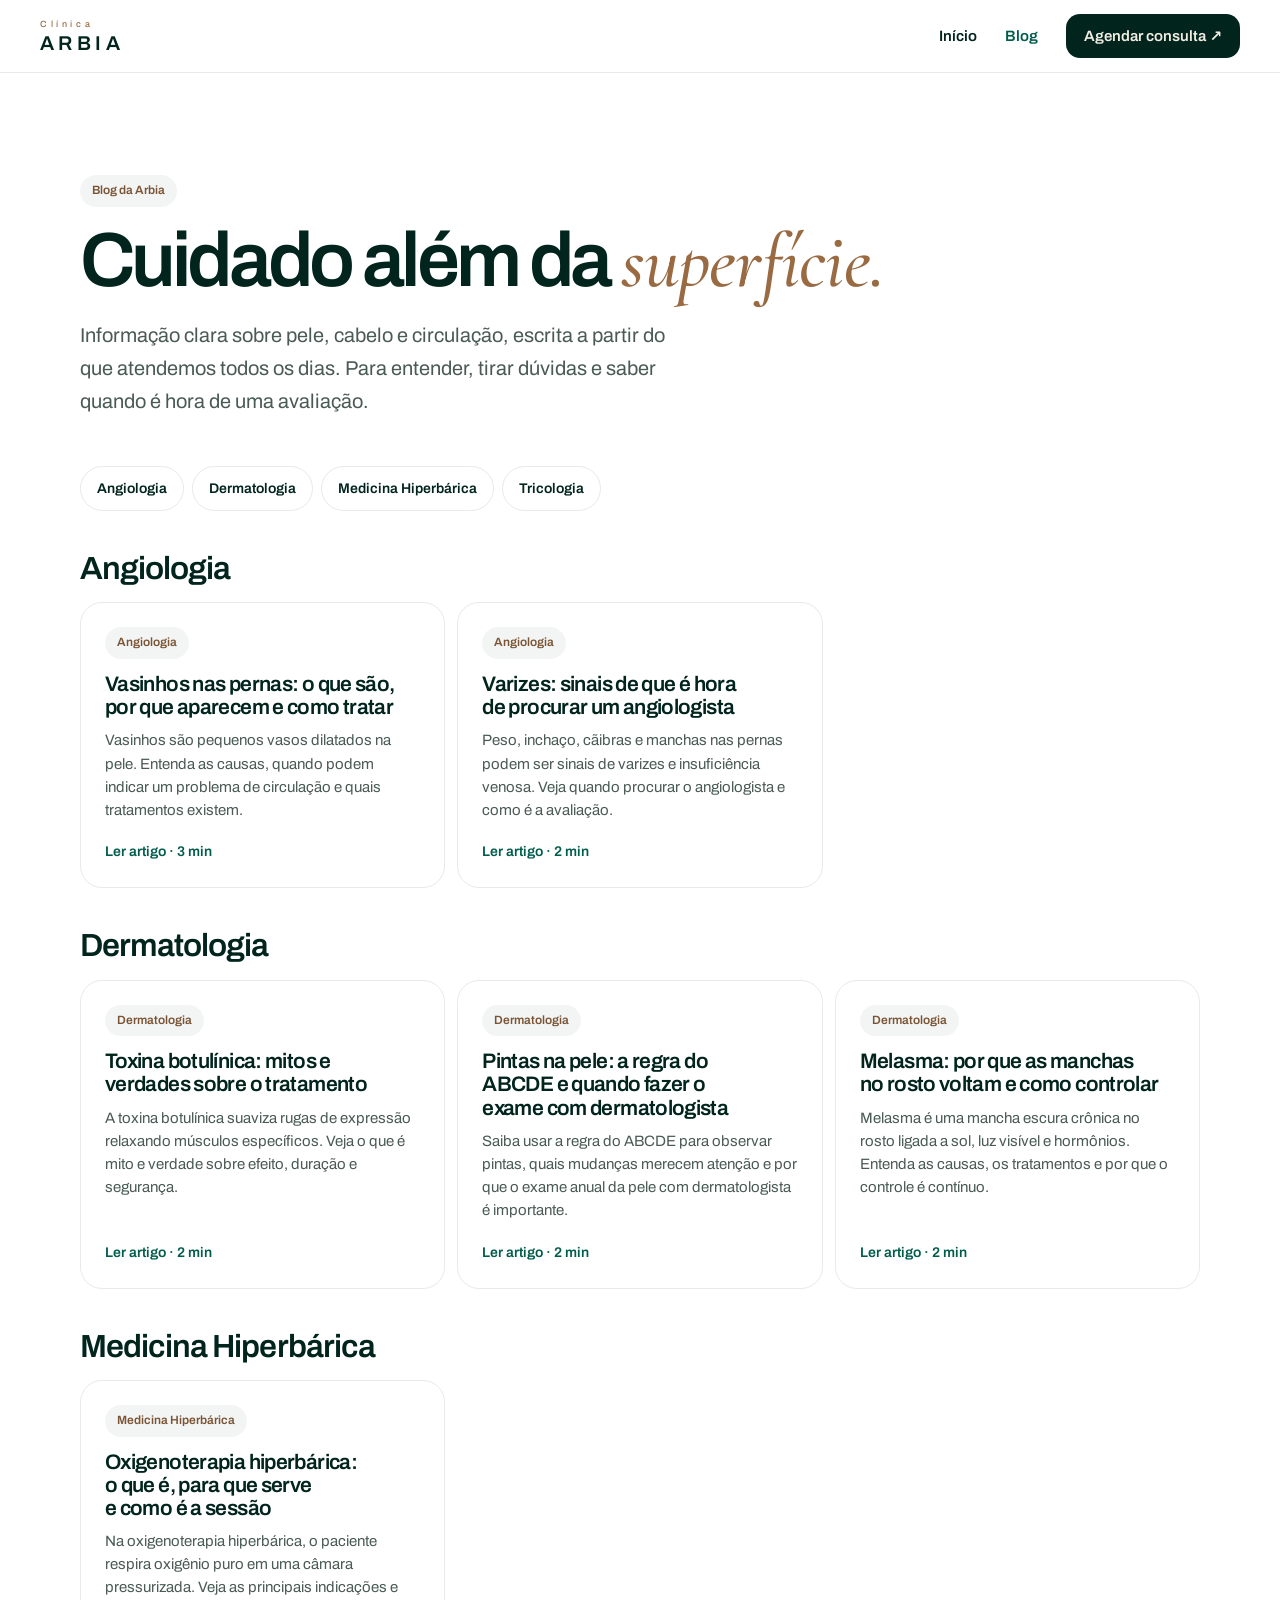
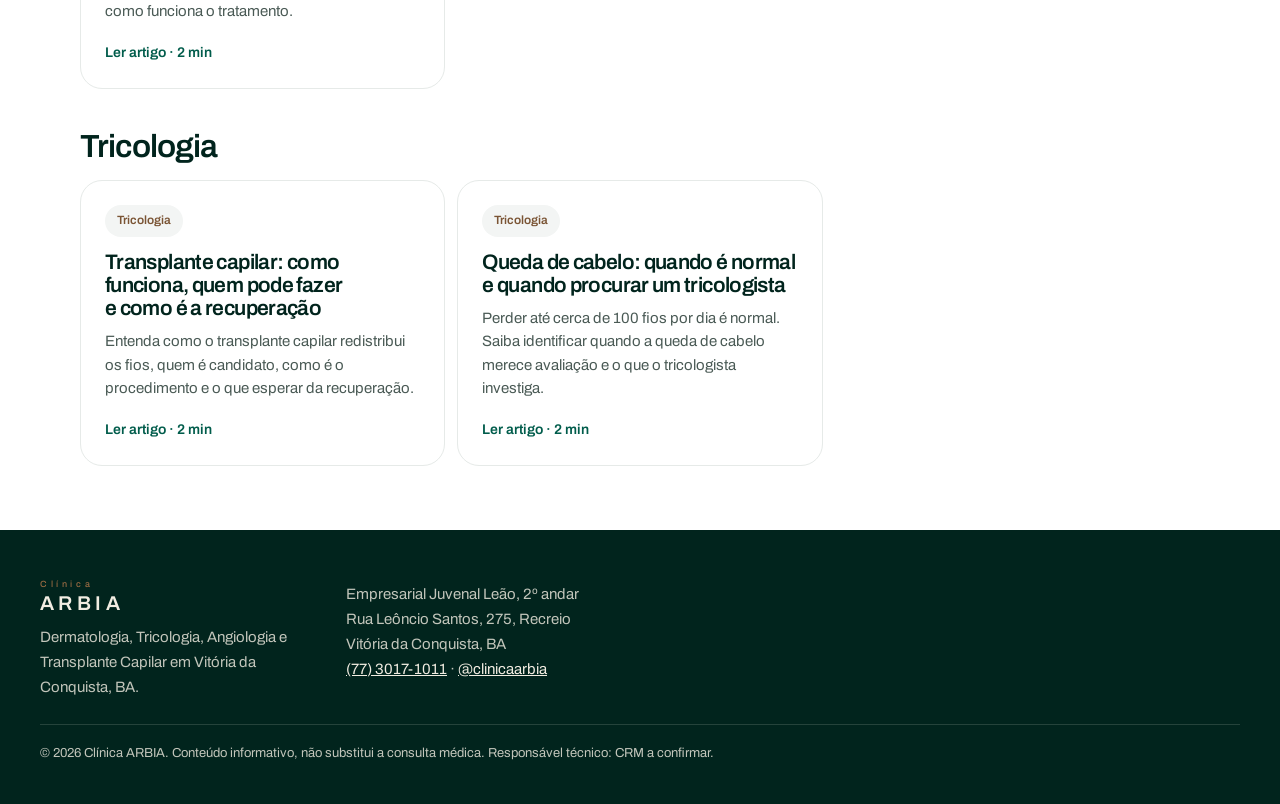
==== blog/index.html @ 87778c03 "Site completo da Clínica Arbia, blog e SEO; árvore de links em /instagram" ====
<!doctype html>
<html lang="pt-BR">
<head>
<meta charset="utf-8">
<meta name="viewport" content="width=device-width, initial-scale=1">
<title>Blog | Clínica ARBIA — Dermatologia, Tricologia e Angiologia</title>
<meta name="description" content="Artigos da Clínica Arbia sobre pele, cabelo e circulação: dermatologia, tricologia, transplante capilar, angiologia e medicina hiperbárica em Vitória da Conquista.">
<link rel="canonical" href="https://www.clinicaarbia.com.br/blog">
<meta name="robots" content="index, follow, max-image-preview:large">
<meta name="theme-color" content="#01241D">
<meta property="og:type" content="website">
<meta property="og:locale" content="pt_BR">
<meta property="og:site_name" content="Clínica ARBIA">
<meta property="og:title" content="Blog | Clínica ARBIA — Dermatologia, Tricologia e Angiologia">
<meta property="og:description" content="Artigos da Clínica Arbia sobre pele, cabelo e circulação: dermatologia, tricologia, transplante capilar, angiologia e medicina hiperbárica em Vitória da Conquista.">
<meta property="og:url" content="https://www.clinicaarbia.com.br/blog">
<meta property="og:image" content="https://www.clinicaarbia.com.br/og.jpg">
<meta name="twitter:card" content="summary_large_image">
<link rel="icon" href="/favicon.svg" type="image/svg+xml">
<link rel="preconnect" href="https://fonts.googleapis.com">
<link rel="preconnect" href="https://fonts.gstatic.com" crossorigin>
<link href="https://fonts.googleapis.com/css2?family=Archivo:wght@400;500;600&family=Cormorant+Garamond:ital,wght@1,500&display=swap" rel="stylesheet">
<link rel="stylesheet" href="/blog/blog.css">
<script type="application/ld+json">{"@context": "https://schema.org", "@type": "Blog", "name": "Blog da Clínica ARBIA", "url": "https://www.clinicaarbia.com.br/blog", "inLanguage": "pt-BR", "publisher": {"@type": "MedicalClinic", "@id": "https://www.clinicaarbia.com.br/#clinica", "name": "Clínica ARBIA", "url": "https://www.clinicaarbia.com.br/", "telephone": "+55-77-3017-1011"}, "blogPost": [{"@type": "BlogPosting", "headline": "Vasinhos nas pernas: o que são, por que aparecem e como tratar", "url": "https://www.clinicaarbia.com.br/blog/vasinhos-nas-pernas", "datePublished": "2026-10-23"}, {"@type": "BlogPosting", "headline": "Varizes: sinais de que é hora de procurar um angiologista", "url": "https://www.clinicaarbia.com.br/blog/varizes-sinais-de-alerta", "datePublished": "2026-10-23"}, {"@type": "BlogPosting", "headline": "Transplante capilar: como funciona, quem pode fazer e como é a recuperação", "url": "https://www.clinicaarbia.com.br/blog/transplante-capilar-como-funciona", "datePublished": "2026-10-23"}, {"@type": "BlogPosting", "headline": "Toxina botulínica: mitos e verdades sobre o tratamento", "url": "https://www.clinicaarbia.com.br/blog/toxina-botulinica-mitos-e-verdades", "datePublished": "2026-10-23"}, {"@type": "BlogPosting", "headline": "Queda de cabelo: quando é normal e quando procurar um tricologista", "url": "https://www.clinicaarbia.com.br/blog/queda-de-cabelo-quando-procurar-tricologista", "datePublished": "2026-10-23"}, {"@type": "BlogPosting", "headline": "Pintas na pele: a regra do ABCDE e quando fazer o exame com dermatologista", "url": "https://www.clinicaarbia.com.br/blog/pintas-quando-examinar", "datePublished": "2026-10-23"}, {"@type": "BlogPosting", "headline": "Oxigenoterapia hiperbárica: o que é, para que serve e como é a sessão", "url": "https://www.clinicaarbia.com.br/blog/oxigenoterapia-hiperbarica-para-que-serve", "datePublished": "2026-10-23"}, {"@type": "BlogPosting", "headline": "Melasma: por que as manchas no rosto voltam e como controlar", "url": "https://www.clinicaarbia.com.br/blog/melasma-manchas-no-rosto", "datePublished": "2026-10-23"}]}</script>
</head>
<body>
<header class="top">
  <a class="brand" href="/" aria-label="Clínica ARBIA — página inicial"><small>Clínica</small>ARBIA</a>
  <nav aria-label="Principal">
    <a href="/">Início</a>
    <a href="/blog" aria-current="page">Blog</a>
    <a class="btn" href="https://wa.me/557730171011?text=Ol%C3%A1%21%20Gostaria%20de%20agendar%20uma%20consulta%20na%20Cl%C3%ADnica%20Arbia." target="_blank" rel="noopener">Agendar consulta ↗</a>
  </nav>
</header>
<main class="blog">
<section class="hero">
<span class="tag">Blog da Arbia</span>
<h1>Cuidado além da <em>superfície.</em></h1>
<p>Informação clara sobre pele, cabelo e circulação, escrita a partir do que atendemos todos os dias. Para entender, tirar dúvidas e saber quando é hora de uma avaliação.</p>
</section>
<div class="filtros" role="list"><a role="listitem" href="#angiologia">Angiologia</a><a role="listitem" href="#dermatologia">Dermatologia</a><a role="listitem" href="#medicina-hiperbarica">Medicina Hiperbárica</a><a role="listitem" href="#tricologia">Tricologia</a></div>
<section class="area" id="angiologia"><h2>Angiologia</h2><div class="grid">
<a class="card" href="/blog/vasinhos-nas-pernas"><span class="tag">Angiologia</span><h3>Vasinhos nas pernas: o que são, por que aparecem e como tratar</h3><p>Vasinhos são pequenos vasos dilatados na pele. Entenda as causas, quando podem indicar um problema de circulação e quais tratamentos existem.</p><span class="more">Ler artigo · 3 min</span></a>
<a class="card" href="/blog/varizes-sinais-de-alerta"><span class="tag">Angiologia</span><h3>Varizes: sinais de que é hora de procurar um angiologista</h3><p>Peso, inchaço, cãibras e manchas nas pernas podem ser sinais de varizes e insuficiência venosa. Veja quando procurar o angiologista e como é a avaliação.</p><span class="more">Ler artigo · 2 min</span></a>
</div></section>
<section class="area" id="dermatologia"><h2>Dermatologia</h2><div class="grid">
<a class="card" href="/blog/toxina-botulinica-mitos-e-verdades"><span class="tag">Dermatologia</span><h3>Toxina botulínica: mitos e verdades sobre o tratamento</h3><p>A toxina botulínica suaviza rugas de expressão relaxando músculos específicos. Veja o que é mito e verdade sobre efeito, duração e segurança.</p><span class="more">Ler artigo · 2 min</span></a>
<a class="card" href="/blog/pintas-quando-examinar"><span class="tag">Dermatologia</span><h3>Pintas na pele: a regra do ABCDE e quando fazer o exame com dermatologista</h3><p>Saiba usar a regra do ABCDE para observar pintas, quais mudanças merecem atenção e por que o exame anual da pele com dermatologista é importante.</p><span class="more">Ler artigo · 2 min</span></a>
<a class="card" href="/blog/melasma-manchas-no-rosto"><span class="tag">Dermatologia</span><h3>Melasma: por que as manchas no rosto voltam e como controlar</h3><p>Melasma é uma mancha escura crônica no rosto ligada a sol, luz visível e hormônios. Entenda as causas, os tratamentos e por que o controle é contínuo.</p><span class="more">Ler artigo · 2 min</span></a>
</div></section>
<section class="area" id="medicina-hiperbarica"><h2>Medicina Hiperbárica</h2><div class="grid">
<a class="card" href="/blog/oxigenoterapia-hiperbarica-para-que-serve"><span class="tag">Medicina Hiperbárica</span><h3>Oxigenoterapia hiperbárica: o que é, para que serve e como é a sessão</h3><p>Na oxigenoterapia hiperbárica, o paciente respira oxigênio puro em uma câmara pressurizada. Veja as principais indicações e como funciona o tratamento.</p><span class="more">Ler artigo · 2 min</span></a>
</div></section>
<section class="area" id="tricologia"><h2>Tricologia</h2><div class="grid">
<a class="card" href="/blog/transplante-capilar-como-funciona"><span class="tag">Tricologia</span><h3>Transplante capilar: como funciona, quem pode fazer e como é a recuperação</h3><p>Entenda como o transplante capilar redistribui os fios, quem é candidato, como é o procedimento e o que esperar da recuperação.</p><span class="more">Ler artigo · 2 min</span></a>
<a class="card" href="/blog/queda-de-cabelo-quando-procurar-tricologista"><span class="tag">Tricologia</span><h3>Queda de cabelo: quando é normal e quando procurar um tricologista</h3><p>Perder até cerca de 100 fios por dia é normal. Saiba identificar quando a queda de cabelo merece avaliação e o que o tricologista investiga.</p><span class="more">Ler artigo · 2 min</span></a>
</div></section>
</main>
<footer class="foot">
  <div>
    <a class="brand" href="/"><small>Clínica</small>ARBIA</a>
    <p>Dermatologia, Tricologia, Angiologia e Transplante Capilar em Vitória da Conquista, BA.</p>
  </div>
  <address>
    Empresarial Juvenal Leão, 2º andar<br>
    Rua Leôncio Santos, 275, Recreio<br>
    Vitória da Conquista, BA<br>
    <a href="tel:+557730171011">(77) 3017-1011</a> · <a href="https://www.instagram.com/clinicaarbia/">@clinicaarbia</a>
  </address>
  <p class="legal">© 2026 Clínica ARBIA. Conteúdo informativo, não substitui a consulta médica. Responsável técnico: CRM a confirmar.</p>
</footer>
</body>
</html>
---- blog/blog.css ----
:root {
  --green-900: #01241D;
  --green-700: #003E33;
  --green-500: #005C4B;
  --cream: #F2EDE2;
  --wood: #9A6B43;
  --wood-text: #7a5434;
  --white: #FFFFFF;
  --gray: #F3F5F4;
  --border: #E6EAE8;
  --green-light: #E4EEE9;
  --text: #01241D;
  --muted: #4a5a55;
  --sans: 'Archivo', system-ui, -apple-system, sans-serif;
  --serif: 'Cormorant Garamond', Georgia, serif;
}

* { box-sizing: border-box; }
html { -webkit-text-size-adjust: 100%; }
body { margin: 0; background: var(--white); color: var(--text); font: 400 17px/1.65 var(--sans); }
a { color: var(--green-500); }
img { max-width: 100%; }

.brand { display: inline-flex; flex-direction: column; text-decoration: none; color: var(--text); font-weight: 600; letter-spacing: .22em; font-size: 20px; line-height: 1; }
.brand small { font-size: 9px; letter-spacing: .4em; color: var(--wood); font-weight: 500; margin-bottom: 4px; }

.top { position: sticky; top: 0; z-index: 10; display: flex; justify-content: space-between; align-items: center; gap: 16px; padding: 14px clamp(16px, 4vw, 40px); background: rgba(255,255,255,.92); backdrop-filter: blur(10px); border-bottom: 1px solid var(--border); }
.top nav { display: flex; align-items: center; gap: clamp(10px, 2.4vw, 28px); font-size: 15px; font-weight: 600; }
.top nav a { color: var(--text); text-decoration: none; }
.top nav a[aria-current] { color: var(--green-500); }

.btn { display: inline-flex; align-items: center; justify-content: center; min-height: 44px; padding: 0 18px; border-radius: 14px; background: var(--green-900); color: var(--cream) !important; font-weight: 600; text-decoration: none; white-space: nowrap; }
.btn:hover { background: var(--green-700); }
.btn-light { background: var(--green-light); color: var(--green-900) !important; }
.btn-light:hover { background: var(--white); }

.tag { display: inline-block; padding: 6px 12px; border-radius: 999px; background: var(--gray); color: var(--wood-text); font-size: 12px; font-weight: 600; }
.tag-dark { background: rgba(242,237,226,.12); color: var(--cream); }

h1, h2, h3 { font-weight: 600; letter-spacing: -0.03em; line-height: 1.1; text-wrap: balance; }
em { font-family: var(--serif); font-style: italic; font-weight: 500; color: var(--wood); letter-spacing: -0.01em; }

/* Índice */
.blog { max-width: 1200px; margin: 0 auto; padding: 0 clamp(16px, 4vw, 40px) 64px; }
.hero { padding: clamp(48px, 8vw, 110px) 0 clamp(28px, 4vw, 48px); max-width: 820px; }
.hero h1 { font-size: clamp(40px, 6vw, 78px); margin: 16px 0 18px; letter-spacing: -0.05em; line-height: 1; }
.hero p { font-size: clamp(17px, 1.6vw, 20px); color: var(--muted); margin: 0; max-width: 620px; }
.filtros { display: flex; flex-wrap: wrap; gap: 8px; margin-bottom: 24px; }
.filtros a { padding: 10px 16px; min-height: 44px; display: inline-flex; align-items: center; border-radius: 999px; border: 1px solid var(--border); color: var(--text); text-decoration: none; font-size: 14px; font-weight: 600; }
.filtros a:hover { background: var(--gray); }
.area { margin-top: 40px; scroll-margin-top: 90px; }
.area > h2 { font-size: clamp(24px, 2.6vw, 32px); margin: 0 0 16px; }

.grid { display: grid; grid-template-columns: repeat(auto-fill, minmax(min(100%, 320px), 1fr)); gap: 12px; }
.card { display: flex; flex-direction: column; gap: 10px; padding: 24px; border: 1px solid var(--border); border-radius: 22px; text-decoration: none; color: var(--text); background: var(--white); transition: box-shadow .3s, transform .3s; }
.card:hover { box-shadow: 0 22px 46px rgba(1,36,29,.10); transform: translateY(-3px); }
.card .tag { align-self: flex-start; }
.card h3 { font-size: 21px; margin: 4px 0 0; }
.card p { margin: 0; color: var(--muted); font-size: 15px; line-height: 1.55; }
.card .more { margin-top: auto; padding-top: 8px; font-size: 14px; font-weight: 600; color: var(--green-500); }

/* Artigo */
.post { max-width: 760px; margin: 0 auto; padding: clamp(28px, 5vw, 64px) 16px 64px; }
.crumbs { font-size: 14px; color: var(--muted); margin-bottom: 20px; }
.crumbs a { color: var(--muted); }
.post h1 { font-size: clamp(34px, 5vw, 56px); margin: 14px 0 14px; letter-spacing: -0.045em; line-height: 1.04; }
.meta { font-size: 14px; color: var(--muted); margin: 0 0 28px; }
.lead p { font-size: clamp(18px, 1.8vw, 21px); line-height: 1.6; }
article h2 { font-size: clamp(25px, 3vw, 32px); margin: 44px 0 12px; scroll-margin-top: 90px; }
article h3 { font-size: 20px; margin: 28px 0 8px; }
article p, article li { color: #1d322c; }
article ul { padding-left: 22px; }
article li { margin: 6px 0; }
.resumo { margin: 28px 0 8px; padding: 22px 24px; border-radius: 22px; background: var(--green-light); }
.resumo strong { display: block; font-size: 13px; letter-spacing: .08em; text-transform: uppercase; color: var(--green-500); margin-bottom: 6px; }
.resumo ul { margin: 0; }

.faq details { border: 1px solid var(--border); border-radius: 16px; padding: 0 20px; margin: 10px 0; }
.faq summary { cursor: pointer; font-weight: 600; padding: 16px 0; min-height: 44px; list-style: none; display: flex; justify-content: space-between; gap: 16px; }
.faq summary::-webkit-details-marker { display: none; }
.faq summary::after { content: '+'; color: var(--green-500); font-size: 22px; line-height: 1; }
.faq details[open] summary::after { content: '–'; }
.faq details p { margin: 0 0 18px; }

.cta { margin-top: 48px; padding: clamp(28px, 5vw, 48px); border-radius: 28px; background: linear-gradient(135deg, var(--green-900), var(--green-700)); color: var(--cream); }
.cta h2 { font-size: clamp(28px, 3.4vw, 40px); margin: 14px 0 12px; color: var(--cream); }
.cta em { color: #d9b48f; }
.cta p { color: rgba(242,237,226,.85); margin: 0 0 22px; }
.cta .cargo { display: block; font-size: 14px; opacity: .8; margin-top: 4px; }
.aviso { font-size: 13px; color: var(--muted); margin-top: 16px; }

.rel { margin-top: 56px; }
.rel > h2 { font-size: 24px; }

.foot { display: grid; grid-template-columns: repeat(auto-fit, minmax(min(100%, 260px), 1fr)); gap: 24px; padding: 40px clamp(16px, 4vw, 40px); background: var(--green-900); color: var(--cream); font-size: 15px; }
.foot .brand { color: var(--cream); }
.foot p, .foot address { margin: 12px 0 0; font-style: normal; color: rgba(242,237,226,.8); }
.foot a { color: var(--cream); }
.foot .legal { grid-column: 1 / -1; font-size: 13px; border-top: 1px solid rgba(242,237,226,.15); padding-top: 18px; margin: 0; }

@media (max-width: 560px) {
  .top nav a:not(.btn):first-child { display: none; }
  .btn { padding: 0 14px; font-size: 14px; }
}
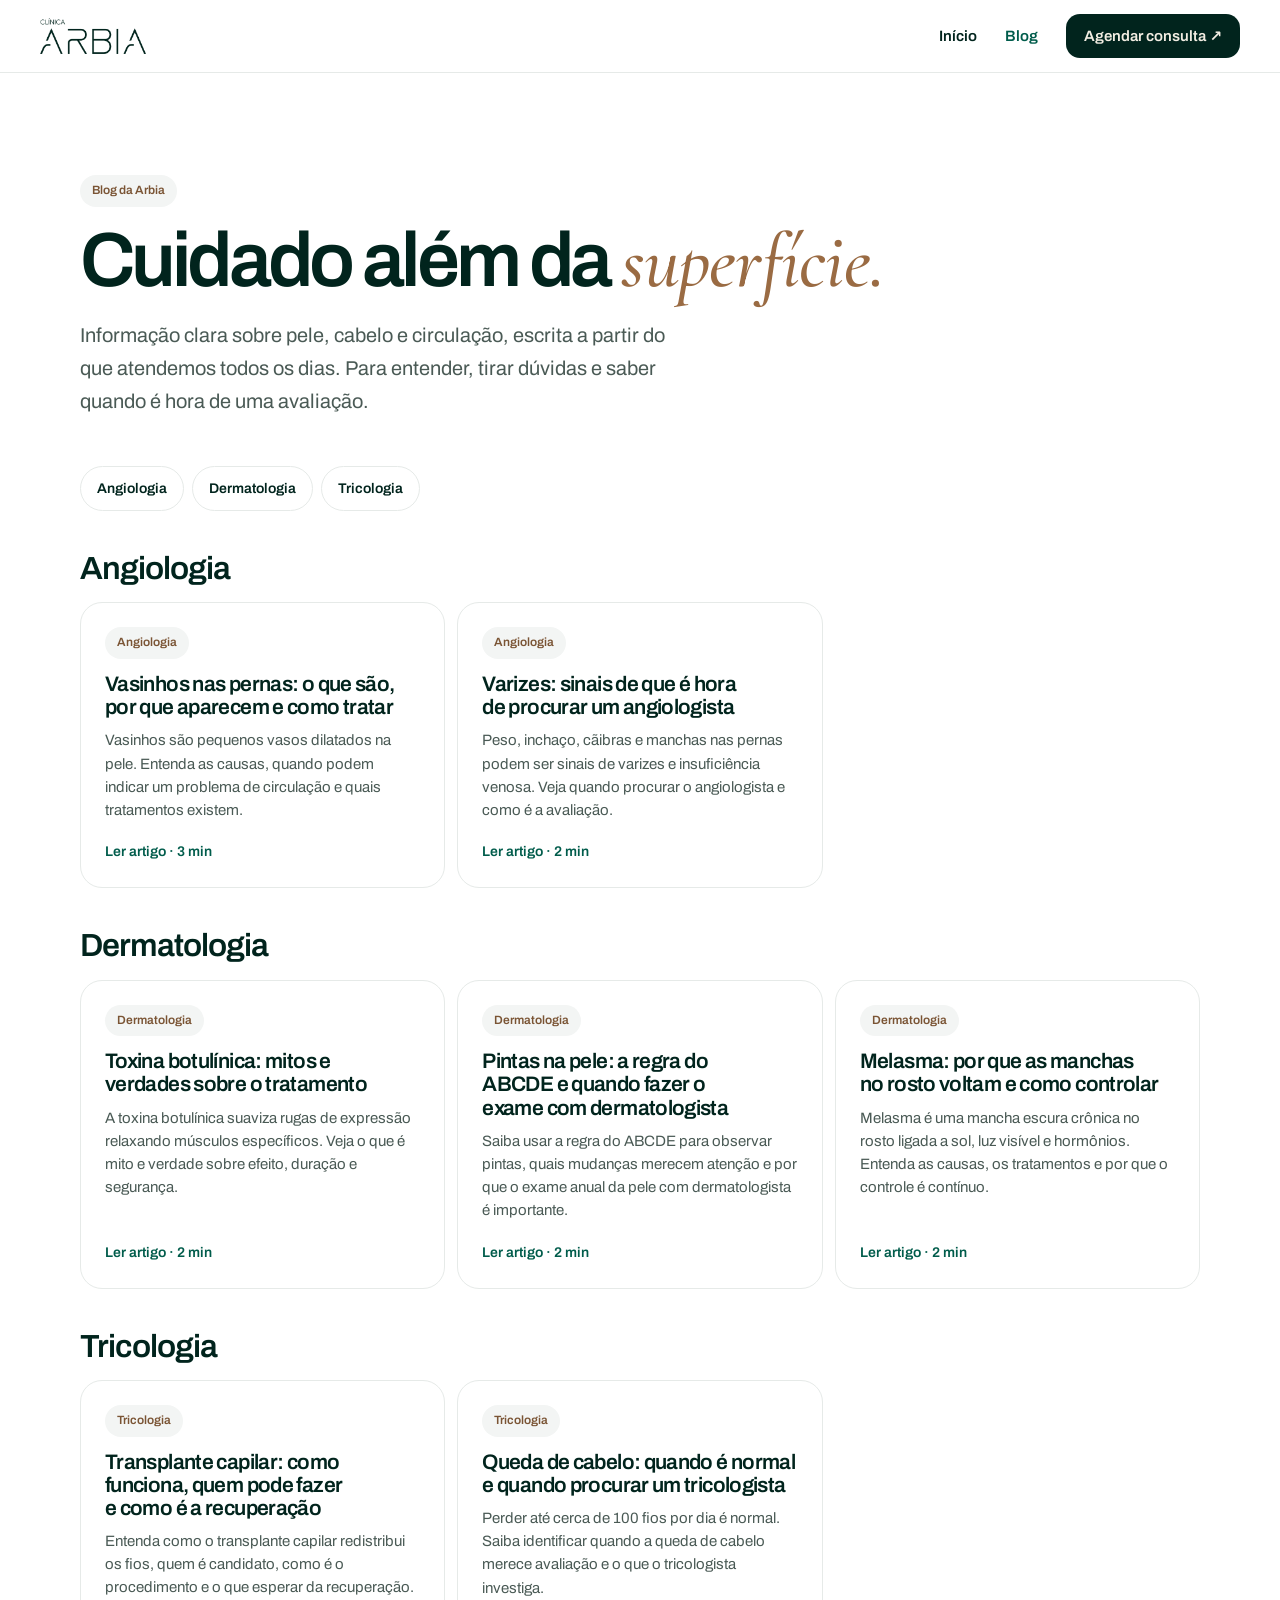
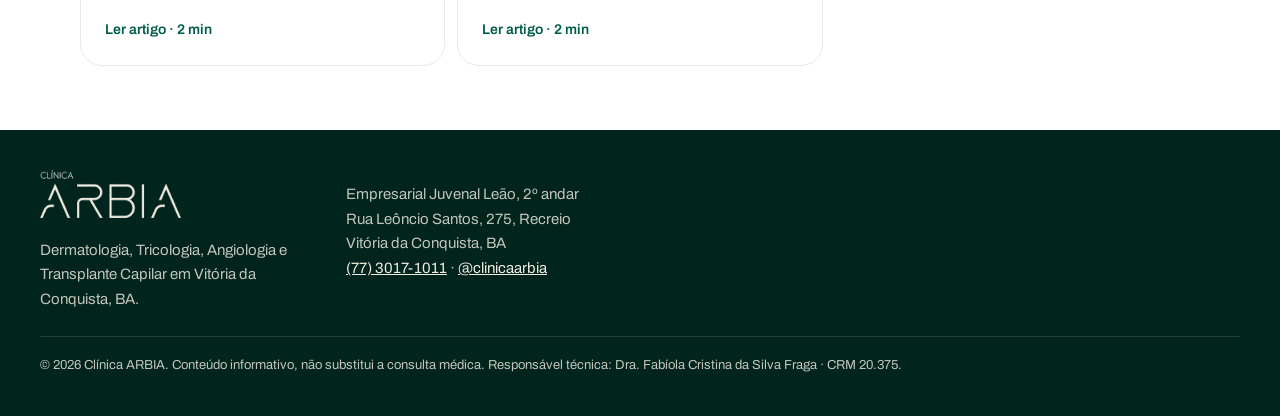
==== commit 0ae2a42d: "Logo oficial, responsável técnica e remove Medicina Hiperbárica" ====
--- a/blog/index.html
+++ b/blog/index.html
@@ -4,7 +4,7 @@
 <meta charset="utf-8">
 <meta name="viewport" content="width=device-width, initial-scale=1">
 <title>Blog | Clínica ARBIA — Dermatologia, Tricologia e Angiologia</title>
-<meta name="description" content="Artigos da Clínica Arbia sobre pele, cabelo e circulação: dermatologia, tricologia, transplante capilar, angiologia e medicina hiperbárica em Vitória da Conquista.">
+<meta name="description" content="Artigos da Clínica Arbia sobre pele, cabelo e circulação: dermatologia, tricologia, transplante capilar e angiologia em Vitória da Conquista.">
 <link rel="canonical" href="https://www.clinicaarbia.com.br/blog">
 <meta name="robots" content="index, follow, max-image-preview:large">
 <meta name="theme-color" content="#01241D">
@@ -12,7 +12,7 @@
 <meta property="og:locale" content="pt_BR">
 <meta property="og:site_name" content="Clínica ARBIA">
 <meta property="og:title" content="Blog | Clínica ARBIA — Dermatologia, Tricologia e Angiologia">
-<meta property="og:description" content="Artigos da Clínica Arbia sobre pele, cabelo e circulação: dermatologia, tricologia, transplante capilar, angiologia e medicina hiperbárica em Vitória da Conquista.">
+<meta property="og:description" content="Artigos da Clínica Arbia sobre pele, cabelo e circulação: dermatologia, tricologia, transplante capilar e angiologia em Vitória da Conquista.">
 <meta property="og:url" content="https://www.clinicaarbia.com.br/blog">
 <meta property="og:image" content="https://www.clinicaarbia.com.br/og.jpg">
 <meta name="twitter:card" content="summary_large_image">
@@ -21,11 +21,11 @@
 <link rel="preconnect" href="https://fonts.gstatic.com" crossorigin>
 <link href="https://fonts.googleapis.com/css2?family=Archivo:wght@400;500;600&family=Cormorant+Garamond:ital,wght@1,500&display=swap" rel="stylesheet">
 <link rel="stylesheet" href="/blog/blog.css">
-<script type="application/ld+json">{"@context": "https://schema.org", "@type": "Blog", "name": "Blog da Clínica ARBIA", "url": "https://www.clinicaarbia.com.br/blog", "inLanguage": "pt-BR", "publisher": {"@type": "MedicalClinic", "@id": "https://www.clinicaarbia.com.br/#clinica", "name": "Clínica ARBIA", "url": "https://www.clinicaarbia.com.br/", "telephone": "+55-77-3017-1011"}, "blogPost": [{"@type": "BlogPosting", "headline": "Vasinhos nas pernas: o que são, por que aparecem e como tratar", "url": "https://www.clinicaarbia.com.br/blog/vasinhos-nas-pernas", "datePublished": "2026-10-23"}, {"@type": "BlogPosting", "headline": "Varizes: sinais de que é hora de procurar um angiologista", "url": "https://www.clinicaarbia.com.br/blog/varizes-sinais-de-alerta", "datePublished": "2026-10-23"}, {"@type": "BlogPosting", "headline": "Transplante capilar: como funciona, quem pode fazer e como é a recuperação", "url": "https://www.clinicaarbia.com.br/blog/transplante-capilar-como-funciona", "datePublished": "2026-10-23"}, {"@type": "BlogPosting", "headline": "Toxina botulínica: mitos e verdades sobre o tratamento", "url": "https://www.clinicaarbia.com.br/blog/toxina-botulinica-mitos-e-verdades", "datePublished": "2026-10-23"}, {"@type": "BlogPosting", "headline": "Queda de cabelo: quando é normal e quando procurar um tricologista", "url": "https://www.clinicaarbia.com.br/blog/queda-de-cabelo-quando-procurar-tricologista", "datePublished": "2026-10-23"}, {"@type": "BlogPosting", "headline": "Pintas na pele: a regra do ABCDE e quando fazer o exame com dermatologista", "url": "https://www.clinicaarbia.com.br/blog/pintas-quando-examinar", "datePublished": "2026-10-23"}, {"@type": "BlogPosting", "headline": "Oxigenoterapia hiperbárica: o que é, para que serve e como é a sessão", "url": "https://www.clinicaarbia.com.br/blog/oxigenoterapia-hiperbarica-para-que-serve", "datePublished": "2026-10-23"}, {"@type": "BlogPosting", "headline": "Melasma: por que as manchas no rosto voltam e como controlar", "url": "https://www.clinicaarbia.com.br/blog/melasma-manchas-no-rosto", "datePublished": "2026-10-23"}]}</script>
+<script type="application/ld+json">{"@context": "https://schema.org", "@type": "Blog", "name": "Blog da Clínica ARBIA", "url": "https://www.clinicaarbia.com.br/blog", "inLanguage": "pt-BR", "publisher": {"@type": "MedicalClinic", "@id": "https://www.clinicaarbia.com.br/#clinica", "name": "Clínica ARBIA", "url": "https://www.clinicaarbia.com.br/", "telephone": "+55-77-3017-1011"}, "blogPost": [{"@type": "BlogPosting", "headline": "Vasinhos nas pernas: o que são, por que aparecem e como tratar", "url": "https://www.clinicaarbia.com.br/blog/vasinhos-nas-pernas", "datePublished": "2026-10-23"}, {"@type": "BlogPosting", "headline": "Varizes: sinais de que é hora de procurar um angiologista", "url": "https://www.clinicaarbia.com.br/blog/varizes-sinais-de-alerta", "datePublished": "2026-10-23"}, {"@type": "BlogPosting", "headline": "Transplante capilar: como funciona, quem pode fazer e como é a recuperação", "url": "https://www.clinicaarbia.com.br/blog/transplante-capilar-como-funciona", "datePublished": "2026-10-23"}, {"@type": "BlogPosting", "headline": "Toxina botulínica: mitos e verdades sobre o tratamento", "url": "https://www.clinicaarbia.com.br/blog/toxina-botulinica-mitos-e-verdades", "datePublished": "2026-10-23"}, {"@type": "BlogPosting", "headline": "Queda de cabelo: quando é normal e quando procurar um tricologista", "url": "https://www.clinicaarbia.com.br/blog/queda-de-cabelo-quando-procurar-tricologista", "datePublished": "2026-10-23"}, {"@type": "BlogPosting", "headline": "Pintas na pele: a regra do ABCDE e quando fazer o exame com dermatologista", "url": "https://www.clinicaarbia.com.br/blog/pintas-quando-examinar", "datePublished": "2026-10-23"}, {"@type": "BlogPosting", "headline": "Melasma: por que as manchas no rosto voltam e como controlar", "url": "https://www.clinicaarbia.com.br/blog/melasma-manchas-no-rosto", "datePublished": "2026-10-23"}]}</script>
 </head>
 <body>
 <header class="top">
-  <a class="brand" href="/" aria-label="Clínica ARBIA — página inicial"><small>Clínica</small>ARBIA</a>
+  <a class="brand" href="/" aria-label="Clínica ARBIA — página inicial"><img src="/logo-arbia-verde.png" alt="Clínica ARBIA" width="105" height="36"></a>
   <nav aria-label="Principal">
     <a href="/">Início</a>
     <a href="/blog" aria-current="page">Blog</a>
@@ -38,7 +38,7 @@
 <h1>Cuidado além da <em>superfície.</em></h1>
 <p>Informação clara sobre pele, cabelo e circulação, escrita a partir do que atendemos todos os dias. Para entender, tirar dúvidas e saber quando é hora de uma avaliação.</p>
 </section>
-<div class="filtros" role="list"><a role="listitem" href="#angiologia">Angiologia</a><a role="listitem" href="#dermatologia">Dermatologia</a><a role="listitem" href="#medicina-hiperbarica">Medicina Hiperbárica</a><a role="listitem" href="#tricologia">Tricologia</a></div>
+<div class="filtros" role="list"><a role="listitem" href="#angiologia">Angiologia</a><a role="listitem" href="#dermatologia">Dermatologia</a><a role="listitem" href="#tricologia">Tricologia</a></div>
 <section class="area" id="angiologia"><h2>Angiologia</h2><div class="grid">
 <a class="card" href="/blog/vasinhos-nas-pernas"><span class="tag">Angiologia</span><h3>Vasinhos nas pernas: o que são, por que aparecem e como tratar</h3><p>Vasinhos são pequenos vasos dilatados na pele. Entenda as causas, quando podem indicar um problema de circulação e quais tratamentos existem.</p><span class="more">Ler artigo · 3 min</span></a>
 <a class="card" href="/blog/varizes-sinais-de-alerta"><span class="tag">Angiologia</span><h3>Varizes: sinais de que é hora de procurar um angiologista</h3><p>Peso, inchaço, cãibras e manchas nas pernas podem ser sinais de varizes e insuficiência venosa. Veja quando procurar o angiologista e como é a avaliação.</p><span class="more">Ler artigo · 2 min</span></a>
@@ -48,9 +48,6 @@
 <a class="card" href="/blog/pintas-quando-examinar"><span class="tag">Dermatologia</span><h3>Pintas na pele: a regra do ABCDE e quando fazer o exame com dermatologista</h3><p>Saiba usar a regra do ABCDE para observar pintas, quais mudanças merecem atenção e por que o exame anual da pele com dermatologista é importante.</p><span class="more">Ler artigo · 2 min</span></a>
 <a class="card" href="/blog/melasma-manchas-no-rosto"><span class="tag">Dermatologia</span><h3>Melasma: por que as manchas no rosto voltam e como controlar</h3><p>Melasma é uma mancha escura crônica no rosto ligada a sol, luz visível e hormônios. Entenda as causas, os tratamentos e por que o controle é contínuo.</p><span class="more">Ler artigo · 2 min</span></a>
 </div></section>
-<section class="area" id="medicina-hiperbarica"><h2>Medicina Hiperbárica</h2><div class="grid">
-<a class="card" href="/blog/oxigenoterapia-hiperbarica-para-que-serve"><span class="tag">Medicina Hiperbárica</span><h3>Oxigenoterapia hiperbárica: o que é, para que serve e como é a sessão</h3><p>Na oxigenoterapia hiperbárica, o paciente respira oxigênio puro em uma câmara pressurizada. Veja as principais indicações e como funciona o tratamento.</p><span class="more">Ler artigo · 2 min</span></a>
-</div></section>
 <section class="area" id="tricologia"><h2>Tricologia</h2><div class="grid">
 <a class="card" href="/blog/transplante-capilar-como-funciona"><span class="tag">Tricologia</span><h3>Transplante capilar: como funciona, quem pode fazer e como é a recuperação</h3><p>Entenda como o transplante capilar redistribui os fios, quem é candidato, como é o procedimento e o que esperar da recuperação.</p><span class="more">Ler artigo · 2 min</span></a>
 <a class="card" href="/blog/queda-de-cabelo-quando-procurar-tricologista"><span class="tag">Tricologia</span><h3>Queda de cabelo: quando é normal e quando procurar um tricologista</h3><p>Perder até cerca de 100 fios por dia é normal. Saiba identificar quando a queda de cabelo merece avaliação e o que o tricologista investiga.</p><span class="more">Ler artigo · 2 min</span></a>
@@ -58,7 +55,7 @@
 </main>
 <footer class="foot">
   <div>
-    <a class="brand" href="/"><small>Clínica</small>ARBIA</a>
+    <a class="brand" href="/"><img src="/logo-arbia-creme.png" alt="Clínica ARBIA" width="140" height="48"></a>
     <p>Dermatologia, Tricologia, Angiologia e Transplante Capilar em Vitória da Conquista, BA.</p>
   </div>
   <address>
@@ -67,7 +64,7 @@
     Vitória da Conquista, BA<br>
     <a href="tel:+557730171011">(77) 3017-1011</a> · <a href="https://www.instagram.com/clinicaarbia/">@clinicaarbia</a>
   </address>
-  <p class="legal">© 2026 Clínica ARBIA. Conteúdo informativo, não substitui a consulta médica. Responsável técnico: CRM a confirmar.</p>
+  <p class="legal">© 2026 Clínica ARBIA. Conteúdo informativo, não substitui a consulta médica. Responsável técnica: Dra. Fabíola Cristina da Silva Fraga · CRM 20.375.</p>
 </footer>
 </body>
 </html>
--- a/blog/blog.css
+++ b/blog/blog.css
@@ -21,8 +21,10 @@
 a { color: var(--green-500); }
 img { max-width: 100%; }
 
-.brand { display: inline-flex; flex-direction: column; text-decoration: none; color: var(--text); font-weight: 600; letter-spacing: .22em; font-size: 20px; line-height: 1; }
-.brand small { font-size: 9px; letter-spacing: .4em; color: var(--wood); font-weight: 500; margin-bottom: 4px; }
+.brand { display: inline-flex; line-height: 0; }
+.brand img { display: block; width: auto; }
+.top .brand img { height: 36px; }
+.foot .brand img { height: 48px; }
 
 .top { position: sticky; top: 0; z-index: 10; display: flex; justify-content: space-between; align-items: center; gap: 16px; padding: 14px clamp(16px, 4vw, 40px); background: rgba(255,255,255,.92); backdrop-filter: blur(10px); border-bottom: 1px solid var(--border); }
 .top nav { display: flex; align-items: center; gap: clamp(10px, 2.4vw, 28px); font-size: 15px; font-weight: 600; }
@@ -93,7 +95,6 @@
 .rel > h2 { font-size: 24px; }
 
 .foot { display: grid; grid-template-columns: repeat(auto-fit, minmax(min(100%, 260px), 1fr)); gap: 24px; padding: 40px clamp(16px, 4vw, 40px); background: var(--green-900); color: var(--cream); font-size: 15px; }
-.foot .brand { color: var(--cream); }
 .foot p, .foot address { margin: 12px 0 0; font-style: normal; color: rgba(242,237,226,.8); }
 .foot a { color: var(--cream); }
 .foot .legal { grid-column: 1 / -1; font-size: 13px; border-top: 1px solid rgba(242,237,226,.15); padding-top: 18px; margin: 0; }
